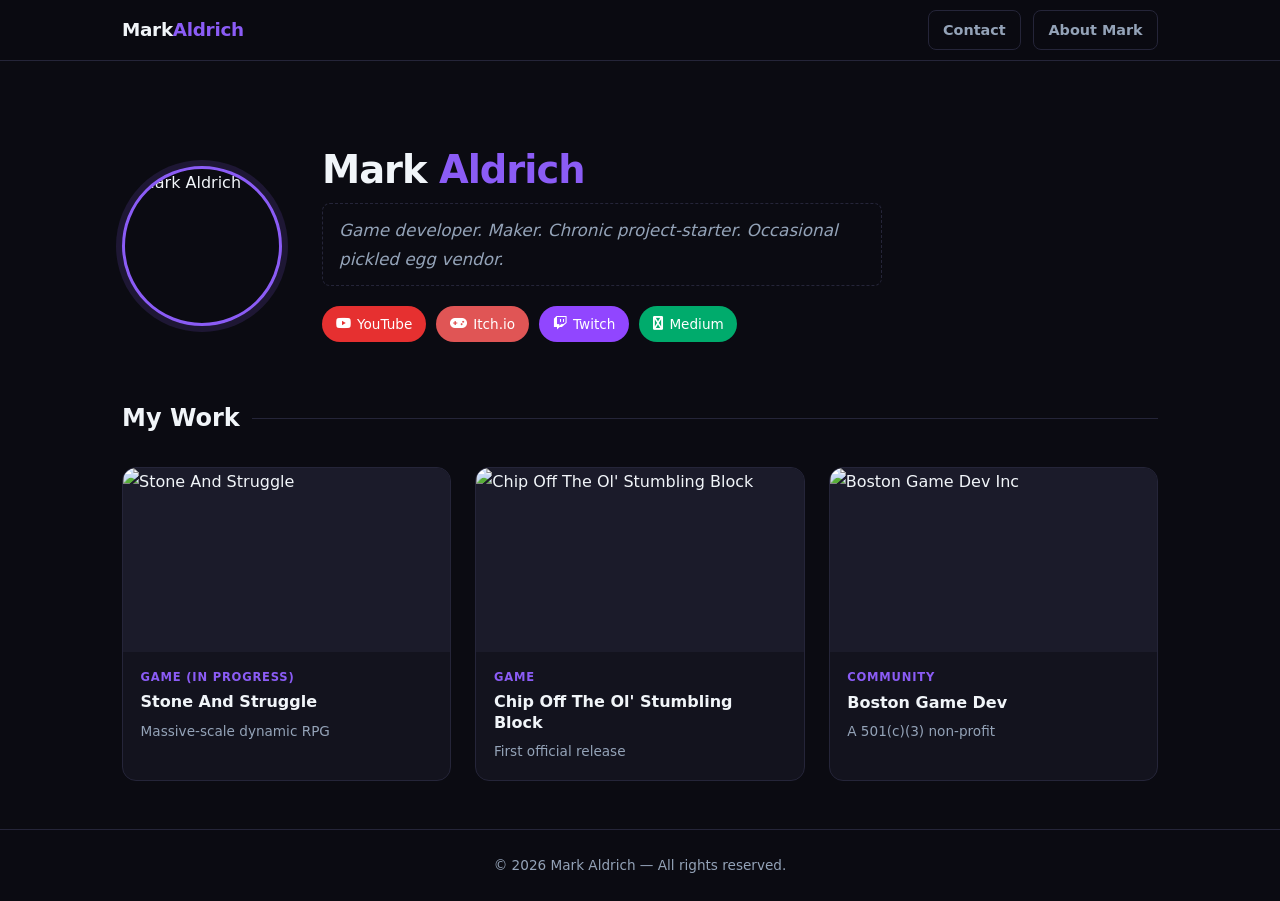
==== index.html @ 4b6a3261 "Upload initial website, some of the images Some gifs need to be shortened to fit in Github" ====
<!DOCTYPE html>
<html lang="en">
<head>
  <meta charset="UTF-8" />
  <meta name="viewport" content="width=device-width, initial-scale=1.0" />
  <title>Mark Aldrich</title>
  <meta name="description" content="Mark Aldrich — game developer, streamer, and maker." />
  <link rel="icon" href="favicon.svg" type="image/svg+xml">
  <link rel="stylesheet" href="css/style.css" />
  <link rel="stylesheet" href="https://cdnjs.cloudflare.com/ajax/libs/font-awesome/6.5.0/css/all.min.css" crossorigin="anonymous" />
</head>
<body>

  <nav>
    <div class="nav-inner">
      <a href="index.html" class="nav-logo">Mark<span>Aldrich</span></a>
      <div class="nav-right">
        <a href="contact.html" class="nav-about">Contact</a>
        <a href="about.html"   class="nav-about">About Mark</a>
      </div>
    </div>
  </nav>

  <main>
    <section class="profile">

      <div class="profile-photo-wrap">
        <img src="images/profile.jpg" alt="Mark Aldrich" class="profile-photo" />
      </div>

      <div class="profile-text">
        <h1>Mark <span>Aldrich</span></h1>

        <p class="profile-bio placeholder-bio">
          Game developer. Maker. Chronic project-starter. Occasional pickled egg vendor.
        </p>

        <div class="social-row">
          <a href="https://youtube.com/@markaldrich8753"  target="_blank" rel="noopener" class="social-pill yt">
            <i class="fab fa-youtube"></i> YouTube
          </a>
          <a href="https://markaldrichisme.itch.io/"      target="_blank" rel="noopener" class="social-pill it">
            <i class="fas fa-gamepad"></i> Itch.io
          </a>
          <a href="https://twitch.tv/markaldrichisme"     target="_blank" rel="noopener" class="social-pill tw">
            <i class="fab fa-twitch"></i> Twitch
          </a>
          <a href="https://medium.com/@markealdrich"  target="_blank" rel="noopener" class="social-pill ss">
            <i class="fas fa-medium"></i> Medium
          </a>
        </div>
      </div>

    </section>


    <section>
      <h2 class="section-title">My Work</h2>

      <div class="projects-grid">

        <a href="pages/stone-and-struggle.html" class="project-card">
          <div class="card-img-wrap">
            <img src="images/big-one-3d-test-gif.gif" alt="Stone And Struggle">
            <div class="card-overlay">
              <span class="card-overlay-cta">View Project <i class="fas fa-arrow-right"></i></span>
            </div>
          </div>
          <div class="card-label">
            <span class="card-category">Game (in progress)</span>
            <span class="card-title">Stone And Struggle</span>
            <span class="card-blurb">Massive-scale dynamic RPG</span>
          </div>
        </a>

        <a href="pages/chip-off-the-ol-stumbling-block.html" class="project-card">
          <div class="card-img-wrap">
            <img src="images/chip-off-thumbnail.png" alt="Chip Off The Ol' Stumbling Block">
            <div class="card-overlay">
              <span class="card-overlay-cta">View Project <i class="fas fa-arrow-right"></i></span>
            </div>
          </div>
          <div class="card-label">
            <span class="card-category">Game</span>
            <span class="card-title">Chip Off The Ol' Stumbling Block</span>
            <span class="card-blurb">First official release</span>
          </div>
        </a>

        <a href="pages/boston-game-dev.html" class="project-card">
          <div class="card-img-wrap">
            <img src="images/lightning-talks-png.png" alt="Boston Game Dev Inc">
            <div class="card-overlay">
              <span class="card-overlay-cta">Watch Video <i class="fas fa-play"></i></span>
            </div>
          </div>
          <div class="card-label">
            <span class="card-category">Community</span>
            <span class="card-title">Boston Game Dev</span>
            <span class="card-blurb">A 501(c)(3) non-profit</span>
          </div>
        </a>

        <!--
        <a href="pages/twitch-controlled-biosphere.html" class="project-card">
          <div class="card-img-wrap">
            <img src="images/jar-thumbnail.png" alt="Your Project">
            <div class="card-overlay">
              <span class="card-overlay-cta">View Project <i class="fas fa-arrow-right"></i></span>
            </div>
          </div>
          <div class="card-label">
            <span class="card-category">Maker</span>
            <span class="card-title">Twitch-Controlled Biosphere</span>
            <span class="card-blurb">Homemade robot operated through online chat</span>
          </div>
        </a>

        <a href="pages/infinipong.html" class="project-card">
          <div class="card-img-wrap">
            <img src="images/infinipong-thumbnail.png" alt="InfiniPong">
            <div class="card-overlay">
              <span class="card-overlay-cta">View Project <i class="fas fa-arrow-right"></i></span>
            </div>
          </div>
          <div class="card-label">
            <span class="card-category">Game</span>
            <span class="card-title">InfiniPong</span>
            <span class="card-blurb">This can handle 5,600,000 pucks at once!</span>
          </div>
        </a>

        <a href="pages/pickled-eggs.html" class="project-card">
          <div class="card-img-wrap">
            <img src="images/pickled-eggs-thumbnail.jpg" alt="Your Project">
            <div class="card-overlay">
              <span class="card-overlay-cta">View Project <i class="fas fa-arrow-right"></i></span>
            </div>
          </div>
          <div class="card-label">
            <span class="card-category">Side Hustle</span>
            <span class="card-title">Pickled Eggs</span>
            <span class="card-blurb">Goes great in salads or anything dish needs tang</span>
          </div>
        </a>

        <a href="pages/two-kings-two.html" class="project-card">
          <div class="card-img-wrap">
            <img src="images/two-kings-two-thumb.png" alt="Your Project">
            <div class="card-overlay">
              <span class="card-overlay-cta">View Project <i class="fas fa-arrow-right"></i></span>
            </div>
          </div>
          <div class="card-label">
            <span class="card-category">Game (in progress)</span>
            <span class="card-title">2 Kings 2:23-25</span>
            <span class="card-blurb">She-bears mauling children!</span>
          </div>
        </a>

        <a href="pages/liminal-dark.html" class="project-card">
          <div class="card-img-wrap">
            <img src="images/liminal-dark-thumb.png" alt="Your Project">
            <div class="card-overlay">
              <span class="card-overlay-cta">View Project <i class="fas fa-arrow-right"></i></span>
            </div>
          </div>
          <div class="card-label">
            <span class="card-category">Game</span>
            <span class="card-title">Liminal DARK</span>
            <span class="card-blurb">Dark boomer shooter where enemies light the way</span>
          </div>
        </a>

        <a href="pages/town-line.html" class="project-card">
          <div class="card-img-wrap">
            <img src="images/town-line-thumb.png" alt="Your Project">
            <div class="card-overlay">
              <span class="card-overlay-cta">View Project <i class="fas fa-arrow-right"></i></span>
            </div>
          </div>
          <div class="card-label">
            <span class="card-category">Game (in progress)</span>
            <span class="card-title">Town Line</span>
            <span class="card-blurb">Automation colony-sim</span>
          </div>
        </a>

        <a href="pages/asshole-dvd-screensaver.html" class="project-card">
          <div class="card-img-wrap">
            <img src="images/dvd-thumb.png" alt="Your Project">
            <div class="card-overlay">
              <span class="card-overlay-cta">View Project <i class="fas fa-arrow-right"></i></span>
            </div>
          </div>
          <div class="card-label">
            <span class="card-category">Game</span>
            <span class="card-title">Asshole DVD Screensaver</span>
            <span class="card-blurb">Never hits a corner, because I'm evil!</span>
          </div>
        </a>

        <a href="pages/yard-sale-creations.html" class="project-card">
          <div class="card-img-wrap">
            <img src="images/yard-sale-thumb.jpg" alt="Your Project">
            <div class="card-overlay">
              <span class="card-overlay-cta">View Project <i class="fas fa-arrow-right"></i></span>
            </div>
          </div>
          <div class="card-label">
            <span class="card-category">Maker</span>
            <span class="card-title">Yard Sale Creations</span>
            <span class="card-blurb">Repurposing some used materials.</span>
          </div>
        </a>

        <a href="pages/scary-shooter-thing.html" class="project-card">
          <div class="card-img-wrap">
            <img src="images/scary-shooter-thumb.png" alt="Your Project">
            <div class="card-overlay">
              <span class="card-overlay-cta">View Project <i class="fas fa-arrow-right"></i></span>
            </div>
          </div>
          <div class="card-label">
            <span class="card-category">Game</span>
            <span class="card-title">Scary Shooter</span>
            <span class="card-blurb">Developed live under strict time constraint</span>
          </div>
        </a>
        -->


      </div>
    </section>

  </main>

  <footer>
    <p>&copy; 2026 Mark Aldrich &mdash; All rights reserved.</p>
  </footer>

</body>
</html>
---- css/style.css ----
/* ================================================================
   Mark Aldrich Portfolio — Stylesheet
   ================================================================

   Quick-reference: colour variables are at the top.
   Change --accent to any hex colour to retheme the whole site.
   ================================================================ */

/* ── Variables ─────────────────────────────────────────────────── */
:root {
  --bg:       #0b0b12;
  --surface:  #13131e;
  --surface2: #1b1b2a;
  --border:   #252539;
  --accent:   #8b5cf6;   /* main purple — change this to retheme */
  --accent-h: #7c3aed;
  --text:     #f1f5f9;
  --muted:    #94a3b8;
  --yt:       #e63030;
  --it:       #e05555;
  --tw:       #9146ff;
  --ss:       #00ab6c;
  --r:        14px;      /* border-radius used everywhere */
}

/* ── Reset ─────────────────────────────────────────────────────── */
*, *::before, *::after { box-sizing: border-box; margin: 0; padding: 0; }
html { scroll-behavior: smooth; }
body {
  background: var(--bg);
  color: var(--text);
  font-family: 'Segoe UI', system-ui, -apple-system, sans-serif;
  line-height: 1.7;
  min-height: 100vh;
  display: flex;
  flex-direction: column;
}
img { display: block; max-width: 100%; }
a   { color: inherit; text-decoration: none; }

/* ── Navigation ────────────────────────────────────────────────── */
nav {
  background: rgba(11, 11, 18, 0.85);
  backdrop-filter: blur(14px);
  -webkit-backdrop-filter: blur(14px);
  border-bottom: 1px solid var(--border);
  position: sticky;
  top: 0;
  z-index: 100;
}
.nav-inner {
  max-width: 1100px;
  margin: 0 auto;
  padding: 0 2rem;
  height: 60px;
  display: flex;
  align-items: center;
  justify-content: space-between;
  gap: 1rem;
}
.nav-logo {
  font-size: 1.15rem;
  font-weight: 700;
  letter-spacing: -0.3px;
  white-space: nowrap;
}
.nav-logo span { color: var(--accent); }
.nav-back {
  display: inline-flex;
  align-items: center;
  gap: 0.4rem;
  color: var(--muted);
  font-size: 0.9rem;
  transition: color 0.15s;
}
.nav-back:hover { color: var(--text); }

/* ── Footer ────────────────────────────────────────────────────── */
footer {
  margin-top: auto;
  border-top: 1px solid var(--border);
  padding: 1.5rem;
  text-align: center;
  color: var(--muted);
  font-size: 0.85rem;
}

/* ── Main wrapper ──────────────────────────────────────────────── */
main {
  max-width: 1100px;
  margin: 0 auto;
  padding: 3rem 2rem;
  flex: 1;
  width: 100%;
}

/* ── Buttons ───────────────────────────────────────────────────── */
.btn {
  display: inline-flex;
  align-items: center;
  gap: 0.5rem;
  padding: 0.6rem 1.25rem;
  border-radius: 8px;
  border: none;
  font-size: 0.9rem;
  font-weight: 500;
  cursor: pointer;
  text-decoration: none;
  line-height: 1;
  transition: background 0.15s, transform 0.15s, border-color 0.15s;
}
.btn-primary { background: var(--accent); color: #fff; }
.btn-primary:hover { background: var(--accent-h); transform: translateY(-1px); }
.btn-outline {
  background: transparent;
  color: var(--text);
  border: 1px solid var(--border);
}
.btn-outline:hover { background: var(--surface2); border-color: var(--accent); }

/* ── Section title ─────────────────────────────────────────────── */
.section-title {
  font-size: 1.5rem;
  font-weight: 700;
  margin-bottom: 1.75rem;
  display: flex;
  align-items: center;
  gap: 0.75rem;
}
.section-title::after {
  content: '';
  flex: 1;
  height: 1px;
  background: var(--border);
}

/* ── Platform colour helpers ───────────────────────────────────── */
.yt-color { color: var(--yt); }
.it-color { color: var(--it); }
.tw-color { color: var(--tw); }
.ss-color { color: var(--ss); }

/* ================================================================
   HOME PAGE — Hero / Profile
   ================================================================ */

.profile {
  display: flex;
  align-items: center;
  gap: 2.5rem;
  padding: 2.5rem 0 3.5rem;
  flex-wrap: wrap;
}
.profile-photo-wrap { flex-shrink: 0; }

/* Actual photo — shown when you add your image */
.profile-photo {
  width: 160px;
  height: 160px;
  border-radius: 50%;
  object-fit: cover;
  border: 3px solid var(--accent);
  box-shadow: 0 0 0 6px rgba(139, 92, 246, 0.15);
}

/* Placeholder shown until you add a photo */
.photo-placeholder {
  width: 160px;
  height: 160px;
  border-radius: 50%;
  border: 3px dashed var(--border);
  background: var(--surface);
  display: flex;
  flex-direction: column;
  align-items: center;
  justify-content: center;
  gap: 0.5rem;
  color: var(--muted);
  font-size: 0.75rem;
  text-align: center;
}
.photo-placeholder i { font-size: 2.5rem; }

.profile-text { flex: 1; min-width: 200px; }
.profile-text h1 {
  font-size: 2.4rem;
  font-weight: 800;
  letter-spacing: -1px;
  line-height: 1.1;
}
.profile-text h1 span { color: var(--accent); }
.profile-bio {
  margin-top: 0.75rem;
  font-size: 1.05rem;
  color: var(--muted);
  max-width: 560px;
}
.profile-bio.placeholder-bio {
  font-style: italic;
  border: 1px dashed var(--border);
  border-radius: 8px;
  padding: 0.75rem 1rem;
}

/* Social links row */
.social-row { display: flex; gap: 0.65rem; margin-top: 1.25rem; flex-wrap: wrap; }
.social-pill {
  display: inline-flex;
  align-items: center;
  gap: 0.4rem;
  padding: 0.4rem 0.85rem;
  border-radius: 100px;
  font-size: 0.85rem;
  font-weight: 500;
  color: #fff;
  text-decoration: none;
  transition: opacity 0.15s, transform 0.15s;
}
.social-pill:hover { opacity: 0.85; transform: translateY(-1px); }
.social-pill.yt { background: var(--yt); }
.social-pill.it { background: var(--it); }
.social-pill.tw { background: var(--tw); }
.social-pill.ss { background: var(--ss); }

/* ================================================================
   HOME PAGE — Project card grid
   ================================================================ */

.projects-grid {
  display: grid;
  grid-template-columns: repeat(auto-fill, minmax(300px, 1fr));
  gap: 1.5rem;
}

/* ── The card ── */
.project-card {
  display: flex;
  flex-direction: column;
  border-radius: var(--r);
  overflow: hidden;
  border: 1px solid var(--border);
  background: var(--surface);
  text-decoration: none;
  transition: border-color 0.25s, transform 0.25s, box-shadow 0.25s;
  cursor: pointer;
}
.project-card:hover {
  border-color: var(--accent);
  transform: translateY(-4px);
  box-shadow: 0 16px 48px rgba(139, 92, 246, 0.18);
}

/* Image wrapper — holds the image AND the hover overlay */
.card-img-wrap {
  position: relative;
  aspect-ratio: 16 / 9;
  overflow: hidden;
  background: var(--surface2);
}
.card-img-wrap img {
  width: 100%;
  height: 100%;
  object-fit: cover;
  transition: transform 0.35s ease;
}
.project-card:hover .card-img-wrap img {
  transform: scale(1.06);
}

/* Hover overlay */
.card-overlay {
  position: absolute;
  inset: 0;
  background: rgba(139, 92, 246, 0.72);
  display: flex;
  align-items: center;
  justify-content: center;
  opacity: 0;
  transition: opacity 0.25s;
}
.project-card:hover .card-overlay { opacity: 1; }
.card-overlay-cta {
  color: #fff;
  font-size: 1.1rem;
  font-weight: 700;
  letter-spacing: 0.3px;
  display: flex;
  align-items: center;
  gap: 0.5rem;
}

/* Placeholder when there's no image yet */
.card-img-placeholder {
  width: 100%;
  height: 100%;
  display: flex;
  flex-direction: column;
  align-items: center;
  justify-content: center;
  gap: 0.5rem;
  color: rgba(255,255,255,0.25);
  font-size: 0.8rem;
}
.card-img-placeholder i { font-size: 2.5rem; }

/* Card label strip */
.card-label {
  padding: 1rem 1.1rem;
  display: flex;
  flex-direction: column;
  gap: 0.3rem;
}
.card-category {
  font-size: 0.72rem;
  font-weight: 700;
  text-transform: uppercase;
  letter-spacing: 0.8px;
  color: var(--accent);
}
.card-title {
  font-size: 1rem;
  font-weight: 700;
  line-height: 1.3;
  color: var(--text);
}
.card-blurb {
  font-size: 0.85rem;
  color: var(--muted);
  margin-top: 0.1rem;
  display: -webkit-box;
  -webkit-line-clamp: 2;
  -webkit-box-orient: vertical;
  overflow: hidden;
}

/* ================================================================
   PROJECT / VIDEO DETAIL PAGES
   ================================================================ */

/* Back nav link */
.back-link {
  display: inline-flex;
  align-items: center;
  gap: 0.4rem;
  color: var(--muted);
  font-size: 0.9rem;
  margin-bottom: 2rem;
  transition: color 0.15s;
}
.back-link:hover { color: var(--text); }

/* Page title block */
.project-header { margin-bottom: 2.5rem; }
.project-header h1 {
  font-size: 2.2rem;
  font-weight: 800;
  letter-spacing: -0.8px;
  line-height: 1.2;
}
.project-header .subtitle {
  font-size: 1.1rem;
  color: var(--muted);
  margin-top: 0.4rem;
}
.tag-row { display: flex; gap: 0.5rem; flex-wrap: wrap; margin-top: 0.9rem; }
.tag {
  padding: 0.25rem 0.7rem;
  border-radius: 100px;
  font-size: 0.78rem;
  font-weight: 600;
  background: var(--surface2);
  border: 1px solid var(--border);
  color: var(--muted);
}
.tag.accent { background: rgba(139,92,246,0.15); border-color: var(--accent); color: var(--accent); }

/* Banner image */
.project-banner {
  width: 100%;
  border-radius: var(--r);
  margin-bottom: 2.5rem;
  aspect-ratio: 21 / 9;
  object-fit: cover;
  border: 1px solid var(--border);
}
.banner-placeholder {
  width: 100%;
  aspect-ratio: 21 / 9;
  border-radius: var(--r);
  margin-bottom: 2.5rem;
  background: var(--surface);
  border: 1px dashed var(--border);
  display: flex;
  flex-direction: column;
  align-items: center;
  justify-content: center;
  gap: 0.5rem;
  color: var(--muted);
  font-size: 0.85rem;
}
.banner-placeholder i { font-size: 2rem; }

/* Content body */
.project-body {
  display: grid;
  grid-template-columns: 1fr 300px;
  gap: 3rem;
  align-items: start;
}
@media (max-width: 800px) {
  .project-body { grid-template-columns: 1fr; gap: 2rem; }
}

/* Main column */
.project-main { min-width: 0; }
.prose p {
  color: var(--muted);
  margin-bottom: 1.1rem;
  font-size: 1rem;
  line-height: 1.75;
}
.prose p.placeholder-text {
  font-style: italic;
  border: 1px dashed var(--border);
  border-radius: 8px;
  padding: 0.75rem 1rem;
}
.prose h2 {
  font-size: 1.25rem;
  font-weight: 700;
  margin: 2rem 0 0.75rem;
  color: var(--text);
}

/* Gallery */
.gallery {
  display: grid;
  grid-template-columns: repeat(auto-fill, minmax(220px, 1fr));
  gap: 0.75rem;
  margin-top: 0.5rem;
}
.gallery-item {
  aspect-ratio: 16 / 9;
  border-radius: 8px;
  overflow: hidden;
  border: 1px solid var(--border);
  background: var(--surface2);
  cursor: zoom-in;
}
.gallery-item img {
  width: 100%; height: 100%;
  object-fit: cover;
  transition: transform 0.3s;
}
.gallery-item:hover img { transform: scale(1.05); }
.gallery-item.placeholder {
  display: flex;
  flex-direction: column;
  align-items: center;
  justify-content: center;
  gap: 0.4rem;
  color: var(--muted);
  font-size: 0.78rem;
  cursor: default;
  border-style: dashed;
}
.gallery-item.placeholder i { font-size: 1.5rem; }

/* YouTube embed */
.video-wrap {
  position: relative;
  aspect-ratio: 16 / 9;
  border-radius: var(--r);
  overflow: hidden;
  background: #000;
  border: 1px solid var(--border);
  margin-top: 0.5rem;
}
.video-wrap iframe {
  position: absolute;
  inset: 0;
  width: 100%;
  height: 100%;
  border: none;
}
.video-placeholder {
  aspect-ratio: 16 / 9;
  border-radius: var(--r);
  background: var(--surface);
  border: 1px dashed var(--border);
  display: flex;
  flex-direction: column;
  align-items: center;
  justify-content: center;
  gap: 0.6rem;
  color: var(--muted);
  font-size: 0.85rem;
  margin-top: 0.5rem;
}
.video-placeholder i { font-size: 2.5rem; color: var(--yt); }

/* Sidebar */
.project-sidebar {}
.sidebar-card {
  background: var(--surface);
  border: 1px solid var(--border);
  border-radius: var(--r);
  padding: 1.25rem;
  margin-bottom: 1.25rem;
}
.sidebar-card h3 {
  font-size: 0.8rem;
  font-weight: 700;
  text-transform: uppercase;
  letter-spacing: 0.8px;
  color: var(--muted);
  margin-bottom: 0.9rem;
}
.info-row {
  display: flex;
  justify-content: space-between;
  align-items: center;
  padding: 0.45rem 0;
  border-bottom: 1px solid var(--border);
  font-size: 0.875rem;
  gap: 0.5rem;
}
.info-row:last-child { border-bottom: none; }
.info-label { color: var(--muted); flex-shrink: 0; }
.info-value { color: var(--text); font-weight: 500; text-align: right; }
.link-stack { display: flex; flex-direction: column; gap: 0.6rem; }
.link-stack .btn { width: 100%; justify-content: center; }

/* ── Resume download button ────────────────────────────────────── */
.btn-resume {
  display: inline-flex;
  align-items: center;
  gap: 0.5rem;
  padding: 0.55rem 1.1rem;
  border-radius: 8px;
  border: 1px solid var(--border);
  background: transparent;
  color: var(--text);
  font-size: 0.9rem;
  font-weight: 500;
  text-decoration: none;
  transition: background 0.15s, border-color 0.15s, transform 0.15s;
}
.btn-resume:hover {
  background: var(--surface2);
  border-color: var(--accent);
  transform: translateY(-1px);
}

/* ── Contact page ───────────────────────────────────────────────── */
.contact-main { }
.contact-layout {
  display: grid;
  grid-template-columns: 1fr 300px;
  gap: 3rem;
  align-items: start;
}
.contact-form-wrap h1 { font-size: 2.2rem; font-weight: 800; letter-spacing: -0.8px; margin-bottom: 0.5rem; }
.contact-intro { color: var(--muted); margin-bottom: 2rem; font-size: 1rem; }

/* Form fields */
.form-group { display: flex; flex-direction: column; gap: 0.4rem; margin-bottom: 1.25rem; }
.form-group label { font-size: 0.82rem; font-weight: 600; color: var(--muted); letter-spacing: 0.3px; }
.form-group input,
.form-group textarea {
  background: var(--surface);
  border: 1px solid var(--border);
  border-radius: 8px;
  color: var(--text);
  padding: 0.7rem 1rem;
  font-size: 0.95rem;
  font-family: inherit;
  line-height: 1.5;
  transition: border-color 0.15s, box-shadow 0.15s;
  width: 100%;
}
.form-group input:focus,
.form-group textarea:focus {
  outline: none;
  border-color: var(--accent);
  box-shadow: 0 0 0 3px rgba(139, 92, 246, 0.15);
}
.form-group input::placeholder,
.form-group textarea::placeholder { color: var(--border); }
.form-group textarea { resize: vertical; min-height: 150px; }

.btn-submit { margin-top: 0.5rem; padding: 0.75rem 1.75rem; font-size: 1rem; }

/* Success / error banners */
.form-banner[hidden] { display: none; }
.form-banner {
  display: flex;
  align-items: flex-start;
  gap: 0.6rem;
  padding: 0.9rem 1.1rem;
  border-radius: 8px;
  margin-top: 1rem;
  font-size: 0.9rem;
  line-height: 1.5;
}
.form-success { background: rgba(34,197,94,0.1); border: 1px solid rgba(34,197,94,0.3); color: #4ade80; }
.form-error   { background: rgba(239,68,68,0.1);  border: 1px solid rgba(239,68,68,0.3);  color: #f87171; }
.form-error a { color: #f87171; text-decoration: underline; }

/* Contact sidebar */
.contact-sidebar { }
.contact-method {
  display: flex;
  align-items: center;
  gap: 0.9rem;
  padding: 0.7rem 0;
  border-bottom: 1px solid var(--border);
  text-decoration: none;
  transition: opacity 0.15s;
}
.contact-method:last-child { border-bottom: none; }
.contact-method:hover { opacity: 0.8; }
.contact-method-icon {
  width: 38px;
  height: 38px;
  border-radius: 9px;
  display: flex;
  align-items: center;
  justify-content: center;
  font-size: 1rem;
  flex-shrink: 0;
  color: #fff;
}
.contact-method-label { font-size: 0.75rem; color: var(--muted); }
.contact-method-value { font-size: 0.875rem; font-weight: 500; color: var(--text); }

@media (max-width: 800px) {
  .contact-layout { grid-template-columns: 1fr; gap: 2rem; }
}

/* ── About page nav link & project-page nav-right ─────────────── */
.nav-about {
  font-size: 0.9rem;
  font-weight: 600;
  color: var(--muted);
  padding: 0.4rem 0.9rem;
  border-radius: 8px;
  border: 1px solid var(--border);
  transition: color 0.15s, border-color 0.15s, background 0.15s;
  white-space: nowrap;
}
.nav-about:hover,
.nav-about.active {
  color: var(--text);
  border-color: var(--accent);
  background: rgba(139, 92, 246, 0.08);
}
.nav-right {
  display: flex;
  align-items: center;
  gap: 0.75rem;
}

/* ================================================================
   ABOUT PAGE
   ================================================================ */

.about-hero {
  display: flex;
  align-items: center;
  gap: 2.5rem;
  padding: 2.5rem 0 3rem;
  flex-wrap: wrap;
}
.about-hero-text { flex: 1; min-width: 200px; }
.about-hero-text h1 { font-size: 2.6rem; font-weight: 800; letter-spacing: -1px; line-height: 1.1; }
.about-hero-text h1 span { color: var(--accent); }
.about-tagline {
  font-size: 1.1rem;
  color: var(--muted);
  margin-top: 0.5rem;
}

/* Larger photo variant for the About page */
.photo-placeholder.large,
.profile-photo.large {
  width: 200px;
  height: 200px;
}

.about-section { margin-bottom: 3.5rem; }

.about-prose {
  max-width: 740px;
  display: flex;
  flex-direction: column;
  gap: 1rem;
}
.about-prose p { font-size: 1.05rem; color: var(--muted); line-height: 1.8; }
.about-prose p:not(.placeholder-text) { color: var(--text); }

/* Pillars grid (shared with home, also used on About) */
.pillars-grid {
  display: grid;
  grid-template-columns: repeat(auto-fill, minmax(220px, 1fr));
  gap: 1.5rem;
}
.pillar-card {
  background: var(--surface);
  border: 1px solid var(--border);
  border-radius: var(--r);
  padding: 1.5rem;
  display: flex;
  flex-direction: column;
  gap: 0.75rem;
  transition: border-color 0.2s, transform 0.2s;
}
.pillar-card:hover { border-color: var(--accent); transform: translateY(-2px); }
.pillar-card h3 { font-size: 1.05rem; font-weight: 700; }
.pillar-card p { color: var(--muted); font-size: 0.9rem; flex: 1; }
.pillar-icon {
  width: 46px;
  height: 46px;
  border-radius: 10px;
  display: flex;
  align-items: center;
  justify-content: center;
  font-size: 1.3rem;
  color: #fff;
}
.yt-bg { background: var(--yt); }
.it-bg { background: var(--it); }
.tw-bg { background: var(--tw); }
.ss-bg { background: var(--ss); }

/* ================================================================
   LIGHTBOX
   ================================================================ */
#lightbox {
  display: none;
  position: fixed;
  inset: 0;
  z-index: 1000;
  align-items: center;
  justify-content: center;
}
#lightbox.active { display: flex; }

#lb-backdrop {
  position: absolute;
  inset: 0;
  background: rgba(0, 0, 0, 0.92);
  cursor: zoom-out;
}

#lb-img-wrap {
  position: relative;
  z-index: 1;
  max-width: 90vw;
  max-height: 90vh;
  display: flex;
  flex-direction: column;
  align-items: center;
  gap: 0.75rem;
}
#lb-img {
  max-width: 90vw;
  max-height: 82vh;
  object-fit: contain;
  border-radius: 6px;
  box-shadow: 0 8px 64px rgba(0,0,0,0.8);
  display: block;
}
#lb-caption {
  color: rgba(255,255,255,0.7);
  font-size: 0.875rem;
  text-align: center;
  max-width: 70ch;
  line-height: 1.5;
}

/* Close button */
#lb-close {
  position: fixed;
  top: 1.25rem;
  right: 1.25rem;
  z-index: 2;
  background: rgba(255,255,255,0.1);
  border: 1px solid rgba(255,255,255,0.2);
  color: #fff;
  width: 40px;
  height: 40px;
  border-radius: 50%;
  font-size: 1.1rem;
  cursor: pointer;
  display: flex;
  align-items: center;
  justify-content: center;
  transition: background 0.15s;
}
#lb-close:hover { background: rgba(255,255,255,0.2); }

/* Prev / Next buttons */
#lb-prev,
#lb-next {
  position: fixed;
  top: 50%;
  transform: translateY(-50%);
  z-index: 2;
  background: rgba(255,255,255,0.1);
  border: 1px solid rgba(255,255,255,0.2);
  color: #fff;
  width: 48px;
  height: 48px;
  border-radius: 50%;
  font-size: 1.75rem;
  line-height: 1;
  cursor: pointer;
  display: flex;
  align-items: center;
  justify-content: center;
  transition: background 0.15s;
}
#lb-prev:hover,
#lb-next:hover { background: rgba(255,255,255,0.2); }
#lb-prev { left:  1.25rem; }
#lb-next { right: 1.25rem; }

/* ── Responsive ────────────────────────────────────────────────── */
@media (max-width: 768px) {
  .nav-inner { padding: 0 1rem; }
  .nav-about { font-size: 0.8rem; padding: 0.35rem 0.65rem; }
  main { padding: 2rem 1rem; }
  .profile { gap: 1.5rem; flex-direction: column; text-align: center; }
  .about-hero { gap: 1.5rem; flex-direction: column; text-align: center; }
  .about-hero-text h1 { font-size: 2rem; }
  .social-row { justify-content: center; }
  .profile-text h1 { font-size: 1.9rem; }
  .projects-grid { grid-template-columns: 1fr; }
  .project-header h1 { font-size: 1.7rem; }
  .project-banner, .banner-placeholder { aspect-ratio: 16 / 9; }
  .pillars-grid { grid-template-columns: 1fr 1fr; }
}
@media (max-width: 480px) {
  .pillars-grid { grid-template-columns: 1fr; }
  .nav-right { gap: 0.4rem; }
}
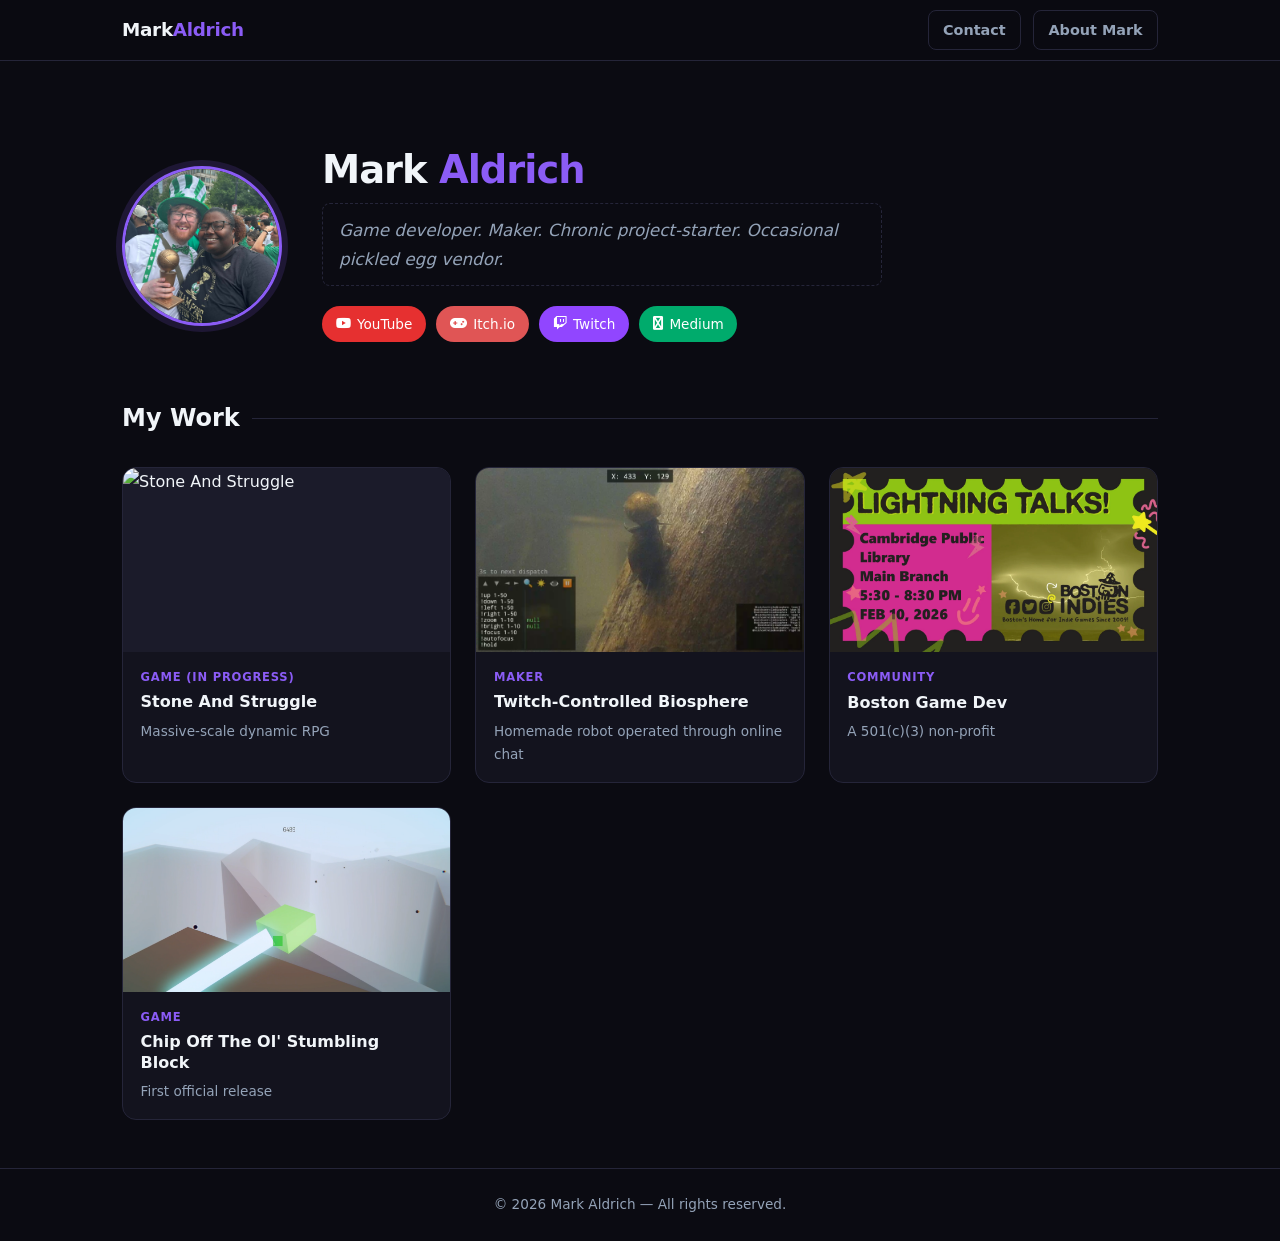
==== commit 16b921ad: "Added Biosphere Added biosphere to projects list, and reorganized to put it further ahead, since it'" ====
--- a/index.html
+++ b/index.html
@@ -73,17 +73,17 @@
           </div>
         </a>
 
-        <a href="pages/chip-off-the-ol-stumbling-block.html" class="project-card">
-          <div class="card-img-wrap">
-            <img src="images/chip-off-thumbnail.png" alt="Chip Off The Ol' Stumbling Block">
-            <div class="card-overlay">
-              <span class="card-overlay-cta">View Project <i class="fas fa-arrow-right"></i></span>
-            </div>
-          </div>
-          <div class="card-label">
-            <span class="card-category">Game</span>
-            <span class="card-title">Chip Off The Ol' Stumbling Block</span>
-            <span class="card-blurb">First official release</span>
+        <a href="pages/twitch-controlled-biosphere.html" class="project-card">
+          <div class="card-img-wrap">
+            <img src="images/jar-thumbnail.png" alt="Your Project">
+            <div class="card-overlay">
+              <span class="card-overlay-cta">View Project <i class="fas fa-arrow-right"></i></span>
+            </div>
+          </div>
+          <div class="card-label">
+            <span class="card-category">Maker</span>
+            <span class="card-title">Twitch-Controlled Biosphere</span>
+            <span class="card-blurb">Homemade robot operated through online chat</span>
           </div>
         </a>
 
@@ -101,21 +101,20 @@
           </div>
         </a>
 
+        <a href="pages/chip-off-the-ol-stumbling-block.html" class="project-card">
+          <div class="card-img-wrap">
+            <img src="images/chip-off-thumbnail.png" alt="Chip Off The Ol' Stumbling Block">
+            <div class="card-overlay">
+              <span class="card-overlay-cta">View Project <i class="fas fa-arrow-right"></i></span>
+            </div>
+          </div>
+          <div class="card-label">
+            <span class="card-category">Game</span>
+            <span class="card-title">Chip Off The Ol' Stumbling Block</span>
+            <span class="card-blurb">First official release</span>
+          </div>
+        </a>
         <!--
-        <a href="pages/twitch-controlled-biosphere.html" class="project-card">
-          <div class="card-img-wrap">
-            <img src="images/jar-thumbnail.png" alt="Your Project">
-            <div class="card-overlay">
-              <span class="card-overlay-cta">View Project <i class="fas fa-arrow-right"></i></span>
-            </div>
-          </div>
-          <div class="card-label">
-            <span class="card-category">Maker</span>
-            <span class="card-title">Twitch-Controlled Biosphere</span>
-            <span class="card-blurb">Homemade robot operated through online chat</span>
-          </div>
-        </a>
-
         <a href="pages/infinipong.html" class="project-card">
           <div class="card-img-wrap">
             <img src="images/infinipong-thumbnail.png" alt="InfiniPong">
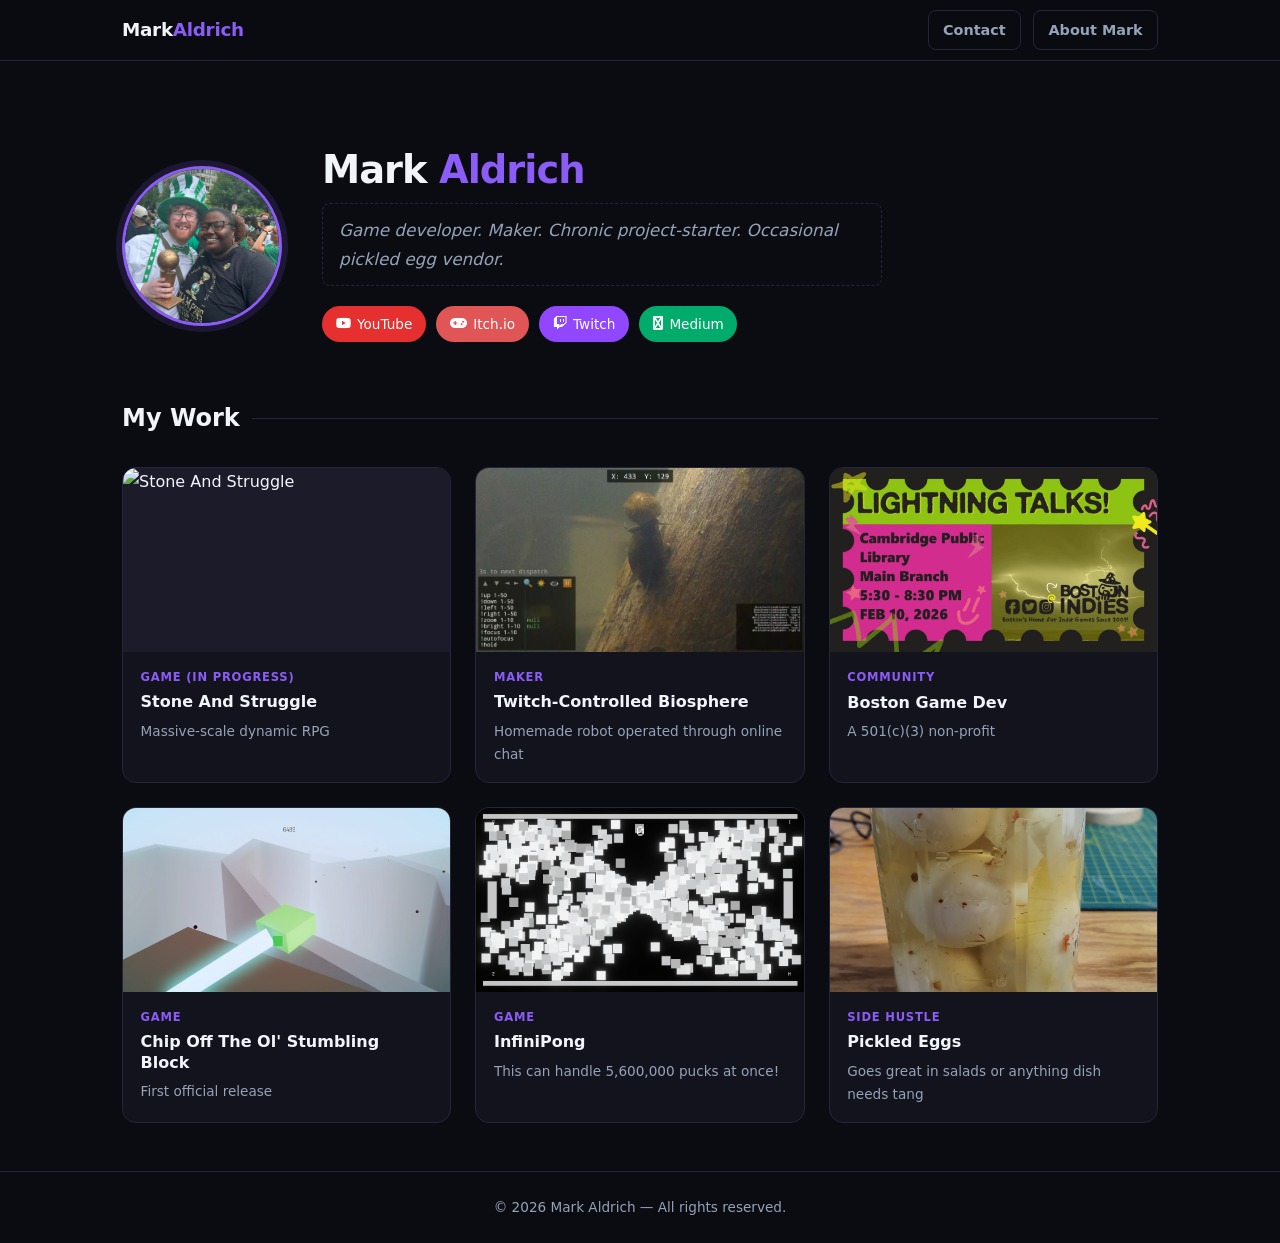
==== commit 652660db: "Unhide infiniPong and Pickled Eggs" ====
--- a/index.html
+++ b/index.html
@@ -114,7 +114,7 @@
             <span class="card-blurb">First official release</span>
           </div>
         </a>
-        <!--
+
         <a href="pages/infinipong.html" class="project-card">
           <div class="card-img-wrap">
             <img src="images/infinipong-thumbnail.png" alt="InfiniPong">
@@ -143,6 +143,7 @@
           </div>
         </a>
 
+        <!--
         <a href="pages/two-kings-two.html" class="project-card">
           <div class="card-img-wrap">
             <img src="images/two-kings-two-thumb.png" alt="Your Project">
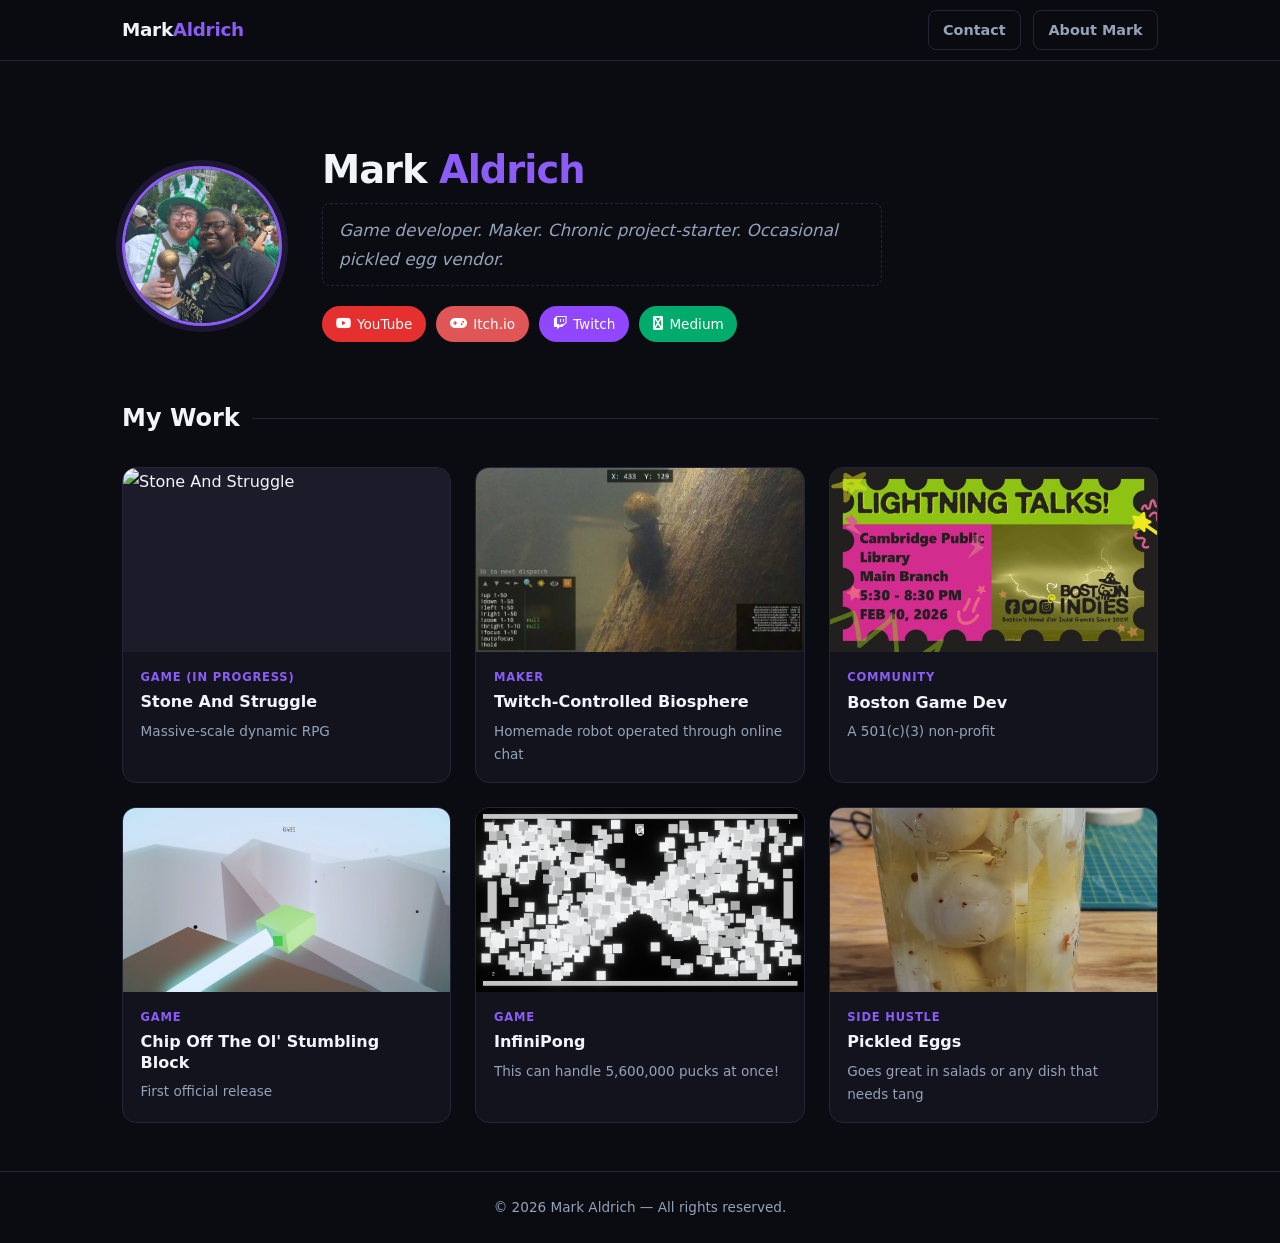
==== commit b63b01b2: "Fix typo in card blurb description" ====
--- a/index.html
+++ b/index.html
@@ -139,7 +139,7 @@
           <div class="card-label">
             <span class="card-category">Side Hustle</span>
             <span class="card-title">Pickled Eggs</span>
-            <span class="card-blurb">Goes great in salads or anything dish needs tang</span>
+            <span class="card-blurb">Goes great in salads or any dish that needs tang</span>
           </div>
         </a>
 
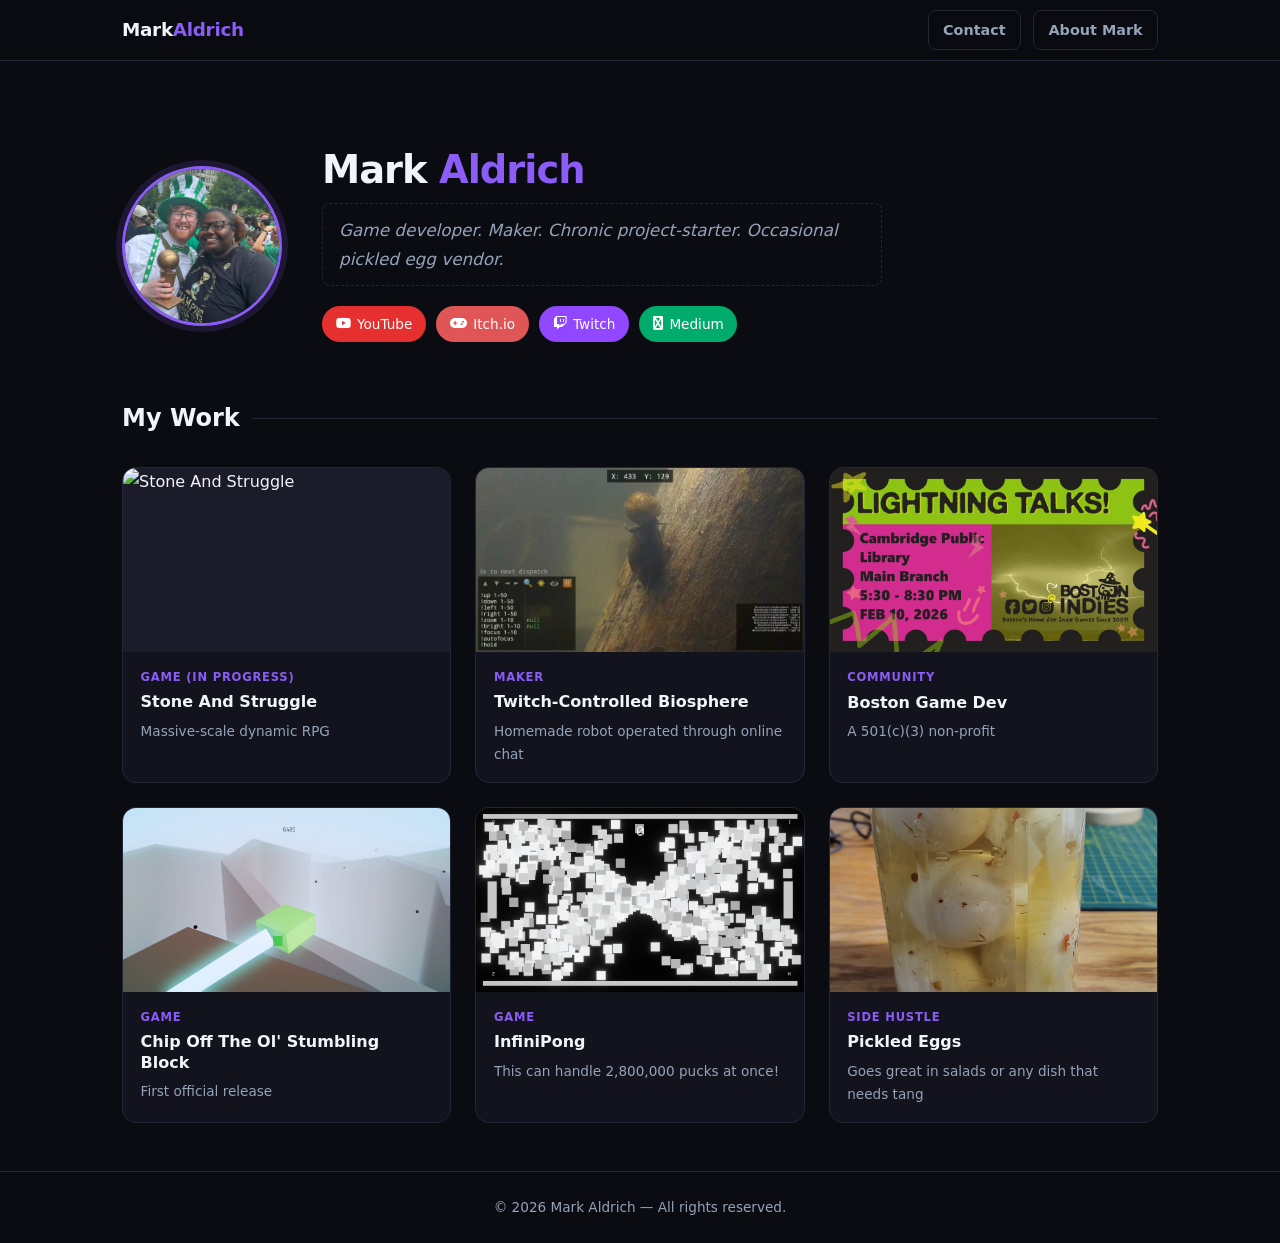
==== commit c0aca838: "Update card blurb for InfiniPong game Old number was for my old machine, which had a much beefier CP" ====
--- a/index.html
+++ b/index.html
@@ -125,7 +125,7 @@
           <div class="card-label">
             <span class="card-category">Game</span>
             <span class="card-title">InfiniPong</span>
-            <span class="card-blurb">This can handle 5,600,000 pucks at once!</span>
+            <span class="card-blurb">This can handle 2,800,000 pucks at once!</span>
           </div>
         </a>
 
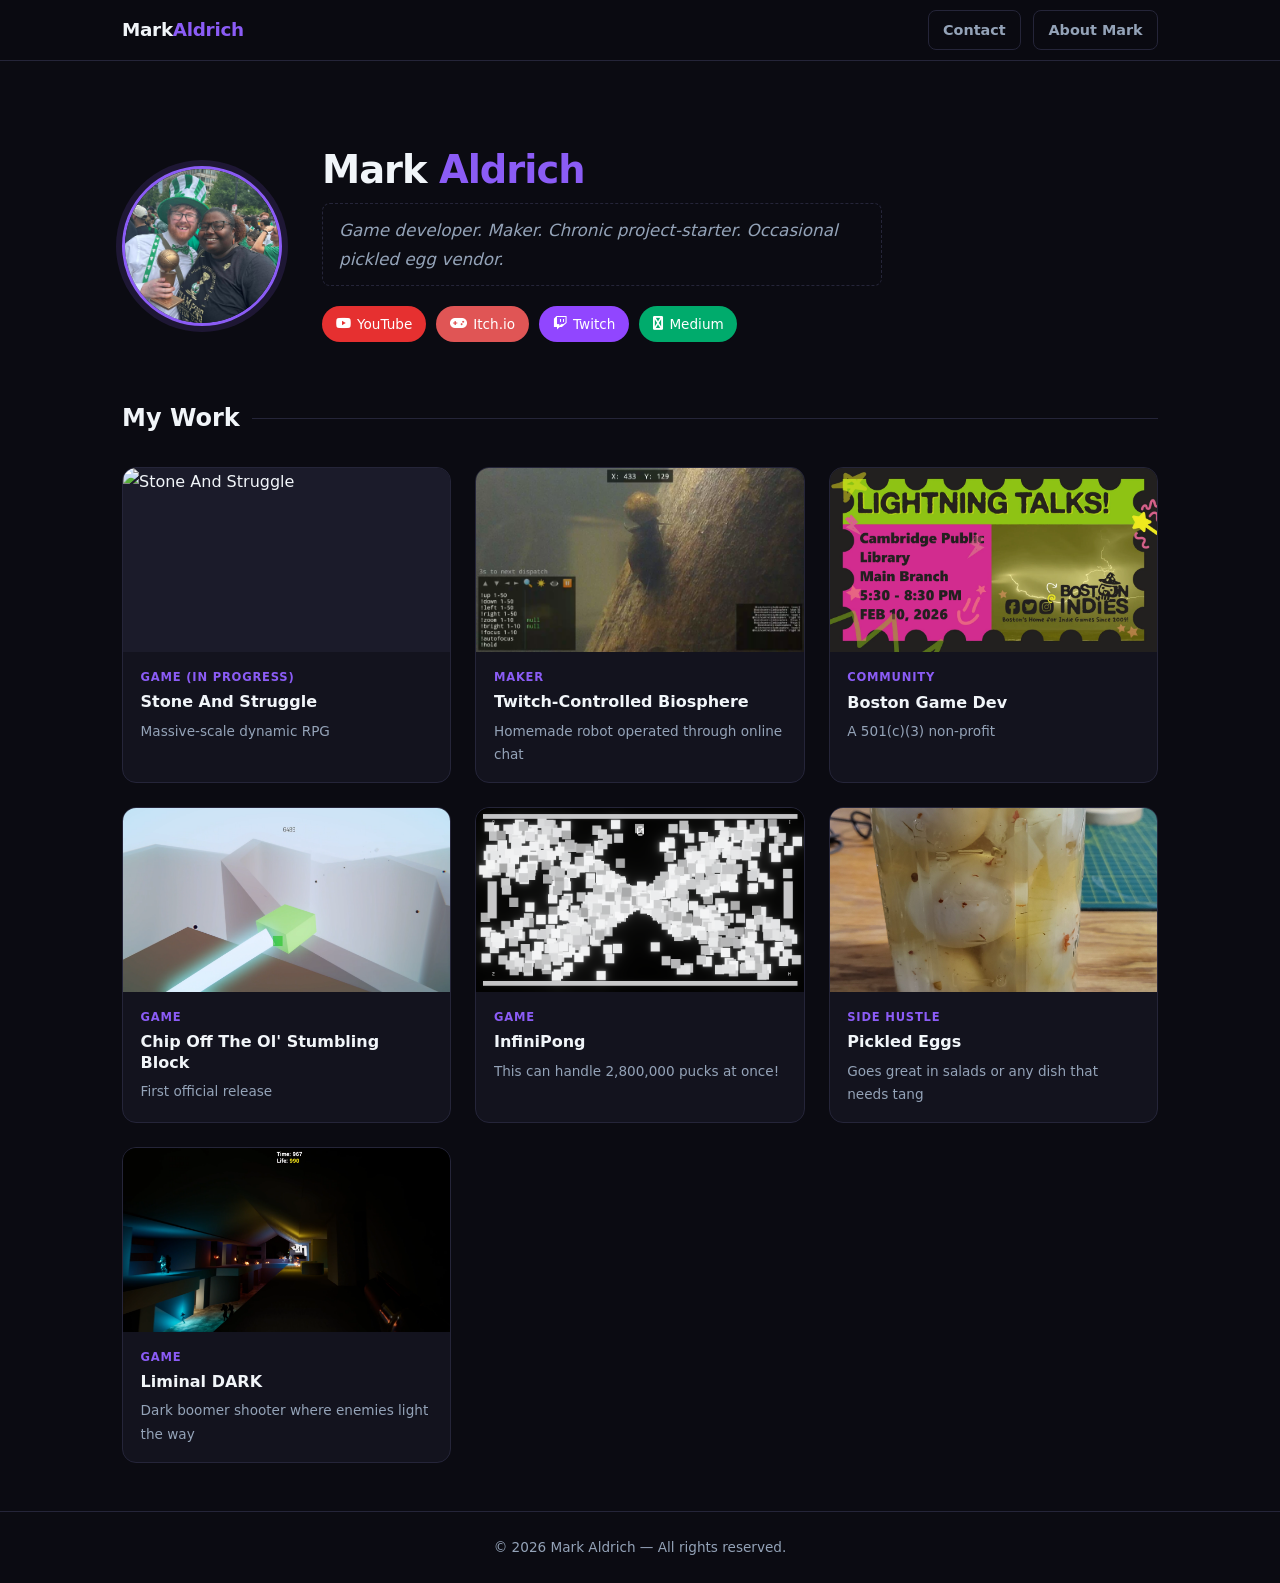
==== commit e116c805: "Remove commented-out project card in index.html Removed commented-out project card for 'town-line'." ====
--- a/index.html
+++ b/index.html
@@ -157,7 +157,7 @@
             <span class="card-blurb">She-bears mauling children!</span>
           </div>
         </a>
-
+        -->
         <a href="pages/liminal-dark.html" class="project-card">
           <div class="card-img-wrap">
             <img src="images/liminal-dark-thumb.png" alt="Your Project">
@@ -171,7 +171,7 @@
             <span class="card-blurb">Dark boomer shooter where enemies light the way</span>
           </div>
         </a>
-
+<!--
         <a href="pages/town-line.html" class="project-card">
           <div class="card-img-wrap">
             <img src="images/town-line-thumb.png" alt="Your Project">
